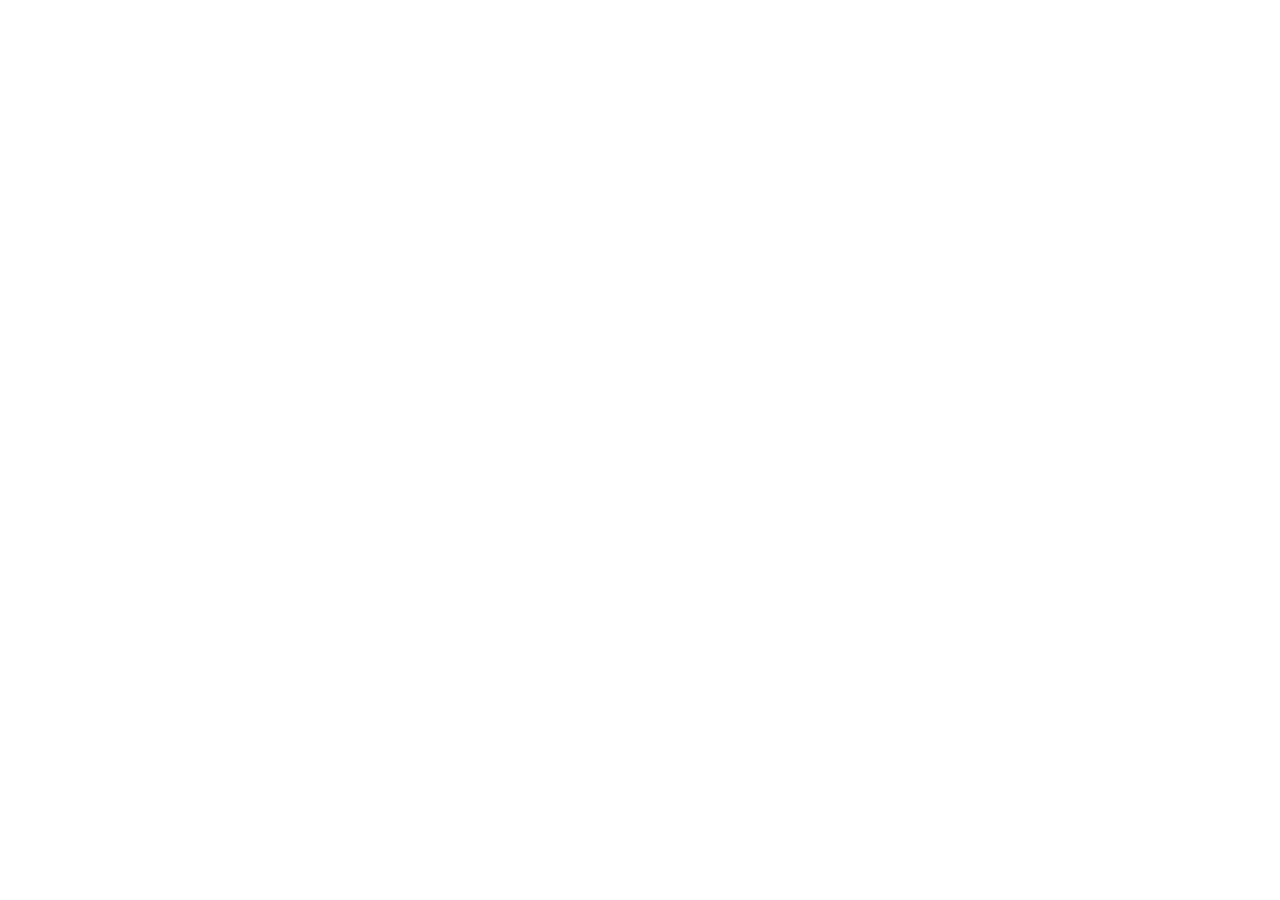
==== lessons/0001-rag-pipeline-overview.html @ 25b6813b "Add lessons\0001-rag-pipeline-overview.html" ====
<!DOCTYPE html>
<html lang="zh-CN">
<head>
<meta charset="UTF-8">
<meta name="viewport" content="width=device-width, initial-scale=1.0">
<title>Lesson 1 路 RAG 鍏ㄦ祦绋嬫瑙?/title>
<link rel="stylesheet" href="../assets/style.css">
</head>
<body>

<h1>RAG 鍏ㄦ祦绋嬫瑙?/h1>
<p class="meta" style="font-family:var(--sans);color:var(--muted);font-size:0.9rem;">绗竴璇?路 鏁欏瀵硅薄锛?code>rag-chatbot-fork</code></p>

<nav class="toc">
  <strong>鐩綍</strong>
  <ul>
    <li><a href="#big-picture">澶у浘鏅細涓€涓?RAG 绯荤粺鍦ㄥ仛浠€涔?/a></li>
    <li><a href="#two-pipelines">涓ゆ潯娴佹按绾匡細鎽勫叆 vs 鏌ヨ</a></li>
    <li><a href="#map">浠ｇ爜鍦板浘锛氭枃浠?鈫?闃舵</a></li>
    <li><a href="#quiz">娴嬮獙</a></li>
  </ul>
</nav>

<h2 id="big-picture">澶у浘鏅細涓€涓?RAG 绯荤粺鍦ㄥ仛浠€涔?/h2>

<p>浣犲凡缁忕煡閬?RAG = <strong>Retrieval-Augmented Generation</strong>锛堟绱㈠寮虹敓鎴愶級銆傝繖涓粨搴撴槸涓€涓叿浣撶殑銆佽兘璺戠殑瀹炵幇銆傚湪鐪嬩唬鐮佷箣鍓嶏紝鍏堟妸"瀹冨埌搴曞湪瑙ｅ喅浠€涔堥棶棰?鎯虫竻妤氾細</p>

<div class="callout"><strong>鏍稿績闂</strong>
澶фā鍨嬶紙LLM锛夌殑"鐭ヨ瘑"鏄缁冩椂瀹氭鐨勩€傚鏋滀綘鐨勫崥瀹?鏂囨。鏄鏈夌殑銆佹洿鏂板緢蹇殑锛孡LM 鏍规湰涓嶇煡閬撳畠浠€?RAG 鐨勬€濊矾锛?em>姣忔鎻愰棶鏃讹紝鍏堝埌浣犵殑鐭ヨ瘑搴撻噷妫€绱㈢浉鍏冲唴瀹癸紝鎶婃绱㈠埌鐨勬枃鏈?濉炶繘"鎻愮ず璇嶉噷锛屽啀璁?LLM 鍩轰簬杩欎簺鏂囨湰鍥炵瓟銆?/em> 杩欐牱 LLM 鏃犻渶閲嶆柊璁粌锛屽氨鑳藉洖绛斾綘绉佹湁鐭ヨ瘑搴撻噷鐨勯棶棰橈紝鑰屼笖鑳界粰鍑哄嚭澶勩€?/div>

<p>杩欎釜浠撳簱鐨勭煡璇嗗簱鏄竴鍫?<strong>Markdown 鏂囩珷</strong>锛圚ugo 鍗氬鐨?<code>content/</code> 鐩綍锛夈€傛暣涓郴缁熻鍥炵瓟鐨勯棶棰樻槸锛?/p>

<blockquote style="border-left:4px solid var(--accent);margin:1em 0;padding-left:1em;">
  鐢ㄦ埛闂細"鏈嶅姟缃戞牸鐨?sidecar 鏄粈涔堬紵" 鈥斺€?鏈哄櫒浜哄繀椤讳粠杩欎簺 Markdown 鏂囩珷閲屾壘鍒扮浉鍏冲唴瀹癸紝鍩轰簬瀹冧綔绛旓紝骞跺垪鍑哄弬鑰冩潵婧愩€?</blockquote>

<h2 id="two-pipelines">涓ゆ潯娴佹按绾匡細鎽勫叆 vs 鏌ヨ</h2>

<p>RAG 绯荤粺澶╃劧鍒嗘垚 <strong>绂荤嚎</strong> 鍜?<strong>鍦ㄧ嚎</strong> 涓ゆ潯娴佹按绾匡紝鍒贩鍦ㄤ竴璧凤細</p>

<div class="diagram">鈹屸攢鈹€鈹€鈹€鈹€鈹€鈹€鈹€鈹€鈹€鈹€鈹€鈹€鈹€鈹€鈹€鈹€鈹€鈹€鈹€鈹€鈹€鈹€鈹€鈹€鈹€鈹€ 绂荤嚎 路 鎽勫叆锛坕ngestion锛?鈹€鈹€鈹€鈹€鈹€鈹€鈹€鈹€鈹€鈹€鈹€鈹€鈹€鈹€鈹€鈹€鈹€鈹€鈹€鈹€鈹€鈹€鈹€鈹€鈹€鈹€鈹€鈹?鈹?                                                                               鈹?鈹? content/*.md 鈹€鈹€鈻?鎻愬彇绾枃鏈?鈹€鈹€鈻?鍒囧垎鎴?chunk 鈹€鈹€鈻?姣忎釜 chunk 鍚戦噺鍖?鈹€鈹€鈻?鍐欏叆鍚戦噺搴?鈹?鈹?  (Markdown)    (markdownToPlain) (chunkText)      (embedding)    (Vectorize)  鈹?鈹?                                                                               鈹?鈹斺攢鈹€鈹€鈹€鈹€鈹€鈹€鈹€鈹€鈹€鈹€鈹€鈹€鈹€鈹€鈹€鈹€鈹€鈹€鈹€鈹€鈹€鈹€鈹€鈹€鈹€鈹€鈹€鈹€鈹€鈹€鈹€鈹€鈹€鈹€鈹€鈹€鈹€鈹€鈹€鈹€鈹€鈹€鈹€鈹€鈹€鈹€鈹€鈹€鈹€鈹€鈹€鈹€鈹€鈹€鈹€鈹€鈹€鈹€鈹€鈹€鈹€鈹€鈹€鈹€鈹€鈹€鈹€鈹€鈹€鈹€鈹€鈹€鈹€鈹€鈹€鈹€鈹€鈹€鈹€鈹?
鈹屸攢鈹€鈹€鈹€鈹€鈹€鈹€鈹€鈹€鈹€鈹€鈹€鈹€鈹€鈹€鈹€鈹€鈹€鈹€鈹€鈹€鈹€鈹€鈹€鈹€鈹€鈹€ 鍦ㄧ嚎 路 鏌ヨ锛坬uery / chat锛?鈹€鈹€鈹€鈹€鈹€鈹€鈹€鈹€鈹€鈹€鈹€鈹€鈹€鈹€鈹€鈹€鈹€鈹€鈹€鈹€鈹€鈹€鈹€鈹€鈹€鈹?鈹?                                                                               鈹?鈹? 鐢ㄦ埛鎻愰棶 鈹€鈹€鈻?闂鍚戦噺鍖?鈹€鈹€鈻?鍚戦噺搴撴绱?topK 鈹€鈹€鈻?鎷艰繘鎻愮ず璇?鈹€鈹€鈻?LLM 鐢熸垚 鈹€鈹€鈻?鍥炵瓟+鏉ユ簮 鈹?鈹? "message"    (embedding)   (VECTORIZE.query)  (buildPrompt)   (llmGenerate)   鈹?鈹?                                                                               鈹?鈹斺攢鈹€鈹€鈹€鈹€鈹€鈹€鈹€鈹€鈹€鈹€鈹€鈹€鈹€鈹€鈹€鈹€鈹€鈹€鈹€鈹€鈹€鈹€鈹€鈹€鈹€鈹€鈹€鈹€鈹€鈹€鈹€鈹€鈹€鈹€鈹€鈹€鈹€鈹€鈹€鈹€鈹€鈹€鈹€鈹€鈹€鈹€鈹€鈹€鈹€鈹€鈹€鈹€鈹€鈹€鈹€鈹€鈹€鈹€鈹€鈹€鈹€鈹€鈹€鈹€鈹€鈹€鈹€鈹€鈹€鈹€鈹€鈹€鈹€鈹€鈹€鈹€鈹€鈹€鈹€鈹?/div>

<p>鍏抽敭璁よ瘑锛?strong>鎽勫叆鍙仛涓€娆?瀹氭湡鍋氾紝鏌ヨ姣忔璇锋眰閮藉仛</strong>銆傛憚鍏ユ參涓€鐐规棤鎵€璋擄紙瀹冧笉闃诲鐢ㄦ埛锛夛紝鏌ヨ蹇呴』蹇紙鐢ㄦ埛鍦ㄧ瓑锛夈€傝繖涔熸槸涓轰粈涔堜粨搴撻噷 `ingest` 鑴氭湰涓撻棬鍋氫簡澶ч噺骞跺彂浼樺寲锛岃€?`/chat` 澶勭悊瑕佽交閲忋€?/p>

<div class="callout--tip callout"><strong>涓轰粈涔堟槸"鍚戦噺"锛?/strong>
璁＄畻鏈烘病娉曠洿鎺ュ垽鏂?鏈嶅姟缃戞牸鐨?sidecar"鍜屽摢绡囨枃绔?鐩稿叧"銆俥mbedding 妯″瀷鎶婁竴娈垫枃瀛楀彉鎴愪竴涓珮缁村悜閲忥紙杩欎釜浠撳簱閲屾槸 768 鎴?1024 缁寸殑鏁板瓧鏁扮粍锛夛紝
璇箟鐩歌繎鐨勬枃瀛楋紝鍏跺悜閲忓湪绌洪棿閲屼篃鐩歌繎銆備簬鏄?鐩稿叧"琚炕璇戞垚浜?鍚戦噺璺濈杩?锛屽彲浠ョ敤鏁板锛堜綑寮︾浉浼煎害锛夋潵妫€绱€?浣犲凡鏈夎繖涓蹇碉紝杩欓噷鍙彁閱掞細<em>妫€绱㈠拰鍥炵瓟鐢ㄧ殑鏄悓涓€涓悜閲忕┖闂达紝鍙槸瑙掕壊涓嶅悓銆?/em></div>

<h2 id="map">浠ｇ爜鍦板浘锛氭枃浠?鈫?闃舵</h2>

<p>鏁翠釜浠撳簱寰堝皬锛岀粨鏋勯潪甯告竻鏅般€傝浣忚繖寮犲湴鍥撅紝鍚庨潰涓よ妭璇惧氨鏄€愬眰娣卞叆锛?/p>

<table style="width:100%;border-collapse:collapse;font-family:var(--sans);font-size:0.92rem;">
  <tr style="border-bottom:2px solid var(--ink);"><th style="text-align:left;padding:0.4em;">鏂囦欢</th><th style="text-align:left;padding:0.4em;">灞炰簬鍝潯绾?/th><th style="text-align:left;padding:0.4em;">璐熻矗浠€涔?/th></tr>
  <tr style="border-bottom:1px solid var(--rule);"><td style="padding:0.4em;"><code>src/worker.ts</code></td><td>鏌ヨ绾垮叆鍙?/td><td>鏁翠釜 Worker锛屾墍鏈?HTTP 璺敱锛?chat銆?admin/*銆?widget.js锛?/td></tr>
  <tr style="border-bottom:1px solid var(--rule);"><td style="padding:0.4em;"><code>src/providers/embeddings.ts</code></td><td>涓ゆ潯绾垮叡鐢?/td><td>鎶婃枃瀛楀彉鍚戦噺鐨?embedder"锛屾敮鎸?Gemini / Qwen</td></tr>
  <tr style="border-bottom:1px solid var(--rule);"><td style="padding:0.4em;"><code>src/providers/llm.ts</code></td><td>鏌ヨ绾?/td><td>璋?LLM 鐢熸垚鍥炵瓟锛屽悓鏍锋敮鎸?Gemini / Qwen</td></tr>
  <tr style="border-bottom:1px solid var(--rule);"><td style="padding:0.4em;"><code>src/rag/chunk.ts</code></td><td>鎽勫叆绾?/td><td>鎶婇暱鏂囨湰鍒囨垚涓€鑺傝妭 chunk锛堜腑鏂囧弸濂斤級</td></tr>
  <tr style="border-bottom:1px solid var(--rule);"><td style="padding:0.4em;"><code>src/rag/retriever.ts</code></td><td>鏌ヨ绾?/td><td>鍚戦噺妫€绱?+ 璇█杩囨护 + 缁勮涓婁笅鏂?鏉ユ簮</td></tr>
  <tr style="border-bottom:1px solid var(--rule);"><td style="padding:0.4em;"><code>src/rag/prompt.ts</code></td><td>鏌ヨ绾?/td><td>鎶婇棶棰?妫€绱㈢粨鏋?鍘嗗彶鎷兼垚缁?LLM 鐨勬彁绀鸿瘝</td></tr>
  <tr style="border-bottom:1px solid var(--rule);"><td style="padding:0.4em;"><code>src/utils/md.ts</code></td><td>鎽勫叆绾?/td><td>Markdown 鈫?绾枃鏈?/td></tr>
  <tr style="border-bottom:1px solid var(--rule);"><td style="padding:0.4em;"><code>src/utils/schema.ts</code></td><td>鍏叡</td><td>绫诲瀷瀹氫箟锛欵nv锛堢幆澧冨彉閲忥級銆乂ectorize 鎺ュ彛</td></tr>
  <tr style="border-bottom:1px solid var(--rule);"><td style="padding:0.4em;"><code>scripts/ingest.ts</code></td><td>鎽勫叆绾匡紙鏈湴鑴氭湰锛?/td><td>鎵?Markdown 鈫?澶勭悊 鈫?鎵归噺涓婁紶鍒?Worker</td></tr>
  <tr><td style="padding:0.4em;"><code>wrangler.toml</code></td><td>閮ㄧ讲閰嶇疆</td><td>Worker 鍚嶃€乂ECTORIZE 缁戝畾銆佹ā鍨?缁村害閰嶇疆</td></tr>
</table>

<div class="callout"><strong>涓€涓槗娣风偣锛歩ngest 鑴氭湰涓嶅湪 Worker 閲岃窇</strong>
鎽勫叆鑴氭湰锛坄scripts/ingest.ts`锛夋槸<em>鏈湴</em>璺戠殑鍛戒护琛屽伐鍏凤紙鐢?<code>tsx</code> 杩愯锛夈€傚畠鎶婂鐞嗗ソ鐨勫悜閲?<code>POST</code> 鍒板凡閮ㄧ讲 Worker 鐨?<code>/admin/upsert</code> 绔偣锛岀敱 Worker 鍐嶅啓鍏?Cloudflare Vectorize銆傝繖鏍疯璁℃槸涓轰簡璁╂憚鍏ヤ换鍔′笉鍗犵敤 Worker 鐨勮繍琛屾椂闀块厤棰濄€?/div>

<h2 id="quiz">娴嬮獙</h2>

<div class="quiz" id="quiz1">
<h3>娴嬮獙 路 RAG 鍏ㄦ祦绋嬫瑙?/h3>
<p style="font-size:0.85rem;color:var(--muted);">姣忛鐐归€夌瓟妗堬紝浼氱珛鍒诲憡璇変綘瀵归敊骞剁粰鍑鸿В閲娿€?/p>

<div class="q">1. 鍦ㄦ憚鍏ユ祦姘寸嚎涓紝涓嬮潰鍝竴姝ョ殑姝ｇ‘椤哄簭鏄紵</div>
<div class="options">
  <button class="opt" data-correct="true" data-explain="鎽勫叆椤哄簭鍥哄畾涓猴細Markdown鈫掔函鏂囨湰鈫掑垏鍒嗏啋鍚戦噺鍖栤啋鍐欏叆绱㈠紩銆?>绾枃鏈彁鍙?鈫?鍒囧垎 鈫?鍚戦噺鍖?鈫?鍐欏叆</button>
  <button class="opt" data-correct="false" data-explain="鍏堟彁鍙栫函鏂囨湰鍐嶅垏鍒嗭紝鍒囧垎鍓嶄笉鍙兘鍚戦噺鍖栵紝椤哄簭閿欎簡銆?>鍚戦噺鍖?鈫?绾枃鏈彁鍙?鈫?鍒囧垎 鈫?鍐欏叆</button>
  <button class="opt" data-correct="false" data-explain="鍐欏叆绱㈠紩鍙戠敓鍦ㄥ悜閲忓寲涔嬪悗锛屾槸鏈€鍚庝竴姝ワ紝涓嶆槸绗竴姝ャ€?>鍐欏叆绱㈠紩 鈫?鍚戦噺鍖?鈫?鍒囧垎 鈫?绾枃鏈?/button>
  <button class="opt" data-correct="false" data-explain="鍐欏叆鏄粓鐐癸紝鍒囧垎鍦ㄥ悜閲忓寲涔嬪墠銆?>鍒囧垎 鈫?鍐欏叆 鈫?鍚戦噺鍖?鈫?绾枃鏈?/button>
</div>
<div class="feedback"><span class="verdict"></span><span class="detail"></span></div>

<div class="q">2. 涓轰粈涔堟憚鍏ヨ剼鏈鍋氬ぇ閲忓苟鍙戜紭鍖栵紝鑰?/chat 涓嶈繖涔堝仛锛?/div>
<div class="options">
  <button class="opt" data-correct="false" data-explain="鎽勫叆纭疄绂荤嚎銆佸彲浠ユ參锛屼絾骞跺彂浼樺寲鍙︽湁鍘熷洜锛氭憚鍏ヨ澶勭悊鎴愮櫨涓婂崈鏂囦欢锛屽悶鍚愪紭鍏堛€?>鍥犱负鎽勫叆涓嶈兘骞跺彂锛屽彧鑳戒覆琛?/button>
  <button class="opt" data-correct="true" data-explain="鎽勫叆绂荤嚎璺戙€佽澶勭悊娴烽噺鏂囦欢锛屾墍浠ヨ拷姹傚悶鍚愶紱/chat 鏄敤鎴峰湪绾跨瓑寰呯殑锛岃杞婚噺蹇€熴€?>鎽勫叆绂荤嚎涓旈噺澶э紝鏌ヨ瑕佸嵆鏃跺搷搴?/button>
  <button class="opt" data-correct="false" data-explain="鎭版伆鐩稿弽锛?chat 姣忔璇锋眰閮借鍋氭绱?鐢熸垚锛屾憚鍏ユ槸鎵归噺鐨勩€?>鏌ヨ閲忔瘮鎽勫叆閲忓ぇ寰楀锛屾墠璇ュ苟鍙?/button>
  <button class="opt" data-correct="false" data-explain="涓ゅ浠ｇ爜纭疄閮借皟浜?embedding锛屼絾杩欎笉鏄苟鍙戝彇鑸嶇殑鍘熷洜銆?>涓よ竟閮借皟 embedding锛屾墍浠ラ兘瑕佸苟鍙?/button>
</div>
<div class="feedback"><span class="verdict"></span><span class="detail"></span></div>

<div class="q">3. 鍏充簬 /admin/upsert 鍜?Vectorize锛屾纭殑鏄紵</div>
<div class="options">
  <button class="opt" data-correct="false" data-explain="鍙嶄簡锛氭湰鍦?ingest 鑴氭湰 POST 缁?Worker锛學orker 鍐嶅啓 Vectorize銆?>Vectorize 鐩存帴璇绘湰鍦?Markdown 鏂囦欢</button>
  <button class="opt" data-correct="false" data-explain="upsert 鍦?Worker 鍐呮墽琛岋紝鑴氭湰鍙槸鎶婃暟鎹€佽繃鏉ャ€?>/admin/upsert 鐢辨祻瑙堝櫒鐩存帴璋冪敤</button>
  <button class="opt" data-correct="true" data-explain="ingest 鑴氭湰鎶婂悜閲?POST 鍒?/admin/upsert锛學orker 鏍￠獙鍚庤皟鐢?VECTORIZE.upsert 鍐欏叆銆?>鑴氭湰鎶婂悜閲忓彂缁?Worker锛學orker 鍐欏叆鍚戦噺搴?/button>
  <button class="opt" data-correct="false" data-explain="鍚戦噺涓嶅湪 /chat 鏃剁敓鎴愶紝鑰屾槸鎽勫叆闃舵灏辩敓鎴愬ソ浜嗗瓨璧锋潵銆?>鍚戦噺鍦ㄦ瘡娆?/chat 璇锋眰鏃舵墠閲嶆柊鐢熸垚</button>
</div>
<div class="feedback"><span class="verdict"></span><span class="detail"></span></div>

<div class="q">4. 鐢ㄦ埛鎻愰棶鏃讹紝涓嬮潰鍝竴椤规槸 /chat 鐪熸浼氬仛鐨勪簨锛?/div>
<div class="options">
  <button class="opt" data-correct="false" data-explain="妫€绱㈠彂鐢熷湪鐢熸垚涔嬪墠锛屾潵婧愭槸妫€绱㈢殑鍓骇鍝併€?>鍏堣 LLM 鍥炵瓟锛屽啀鍥炲ご鎵炬潵婧?/button>
  <button class="opt" data-correct="false" data-explain="鎽勫叆鎵嶆壂鎻?Markdown锛屾煡璇㈡椂鏁版嵁宸插悜閲忓寲鍏ュ簱銆?>鍏堟壂鎻忓叏閮?Markdown 鍐嶆壘绛旀</button>
  <button class="opt" data-correct="true" data-explain="闂鍚戦噺鍖栤啋鍚戦噺妫€绱?topK鈫掓嫾鎻愮ず璇嶁啋LLM 鐢熸垚锛屽叏绋嬩笉纰板師濮?Markdown銆?>闂鍚戦噺鍖栧悗妫€绱紝鍐嶆嫾鎻愮ず璇嶇敓鎴?/button>
  <button class="opt" data-correct="false" data-explain="姣忔璇锋眰鏃犻渶閲嶅缓绱㈠紩锛岀储寮曞湪鎽勫叆闃舵寤哄ソ銆?>姣忔璇锋眰閲嶆柊鍚戦噺鍖栨暣涓煡璇嗗簱</button>
</div>
<div class="feedback"><span class="verdict"></span><span class="detail"></span></div>

<div class="q">5. 涓嬪垪鍝釜鏂囦欢灞炰簬"鎽勫叆绾?鑰屼笉鏄?鏌ヨ绾?锛?/div>
<div class="options">
  <button class="opt" data-correct="false" data-explain="retriever 鍦?/chat 鏃舵绱紝灞炰簬鏌ヨ绾裤€?>src/rag/retriever.ts</button>
  <button class="opt" data-correct="true" data-explain="chunk.ts 鎶?Markdown 鍒囧潡锛屽彧鍦ㄦ憚鍏ユ椂浣跨敤锛屽睘浜庢憚鍏ョ嚎銆?>src/rag/chunk.ts</button>
  <button class="opt" data-correct="false" data-explain="prompt.ts 缁勮缁?LLM 鐨勬彁绀鸿瘝锛屽睘浜庢煡璇㈢嚎銆?>src/rag/prompt.ts</button>
  <button class="opt" data-correct="false" data-explain="llm.ts 鍦?/chat 鐢熸垚鍥炵瓟锛屽睘浜庢煡璇㈢嚎銆?>src/providers/llm.ts</button>
</div>
<div class="feedback"><span class="verdict"></span><span class="detail"></span></div>
</div>

<h3>鏈灏忕粨</h3>
<ul>
  <li>RAG = 鎻愰棶鏃跺厛妫€绱㈢鏈夌煡璇嗗簱锛屾妸鐩稿叧鍐呭濉炶繘鎻愮ず璇嶏紝鍐嶈 LLM 浣滅瓟</li>
  <li>绯荤粺鍒?<strong>绂荤嚎鎽勫叆</strong>锛圡arkdown鈫掓枃鏈啋chunk鈫掑悜閲忊啋鍏ュ簱锛夊拰 <strong>鍦ㄧ嚎鏌ヨ</strong>锛堥棶棰樷啋鍚戦噺鈫掓绱⑩啋鎻愮ず璇嶁啋鐢熸垚锛変袱鏉＄嚎</li>
  <li>鎽勫叆鎵归噺銆佺绾裤€佽拷姹傚悶鍚愶紱鏌ヨ鍗曟銆佸湪绾裤€佽拷姹傞€熷害</li>
  <li>鎽勫叆鑴氭湰閫氳繃 Worker 鐨?<code>/admin/upsert</code> 鍐欏悜閲忓簱锛屼笉鐩存帴璇?Markdown</li>
</ul>

<footer>
  <p><strong>鎺ㄨ崘闃呰锛?/strong><a href="https://blogs.nvidia.com/blog/what-is-retrieval-augmented-generation/">What Is Retrieval-Augmented Generation? (NVIDIA)</a> 鈥斺€?鎶?RAG 涓轰粈涔堝瓨鍦ㄣ€佹€庝箞宸ヤ綔璁插緱鏈€娓呮鐨勪竴绡囧叆闂ㄣ€?/p>
  <p><strong>缁х画瀛︿範锛?/strong>涓嬩竴璇?<a href="0002-ingestion-pipeline.html">鎽勫叆娴佹按绾匡細浠?Markdown 鍒板悜閲忓簱</a>锛涙湳璇 <a href="../reference/001-rag-glossary.html">RAG 閫熸煡琛?/a>銆?/p>
  <p>鏈変换浣曚笉娓呮鐨勫湴鏂癸紝闅忔椂闂綘鐨?AI 鑰佸笀 鈥斺€?瀹冨氨鏄繖涓」鐩唬鐮佺殑娲诲湴鍥俱€?/p>
</footer>

<script>
document.querySelectorAll('.quiz').forEach(quiz => {
  quiz.querySelectorAll('.q').forEach((qEl, idx) => {
    const options = qEl.nextElementSibling;
    if (!options || !options.classList.contains('options')) return;
    const feedback = options.nextElementSibling;
    const verdict = feedback.querySelector('.verdict');
    const detail = feedback.querySelector('.detail');
    options.querySelectorAll('.opt').forEach(opt => {
      opt.addEventListener('click', () => {
        options.querySelectorAll('.opt').forEach(o => { o.classList.remove('correct','wrong'); o.disabled = false; });
        const isCorrect = opt.dataset.correct === 'true';
        opt.classList.add(isCorrect ? 'correct' : 'wrong');
        opt.disabled = true;
        options.querySelectorAll('.opt').forEach(o => { if (o !== opt) o.disabled = true; });
        verdict.textContent = isCorrect ? '鉁?姝ｇ‘锛? : '鉂?涓嶅銆?;
        verdict.style.color = isCorrect ? '#166534' : '#b91c1c';
        detail.textContent = ' ' + opt.dataset.explain;
        feedback.classList.add('show');
      });
    });
  });
});
</script>

<script src="../assets/sidebar.js"></script>
</body>
</html>
---- assets/style.css ----
/* Shared lesson stylesheet for the RAG teaching workspace.
   Tufte-inspired: clean, readable, prints well. */

:root {
  --ink: #1a1a1a;
  --paper: #fffff8;
  --accent: #2563eb;
  --accent-soft: #dbeafe;
  --muted: #6b7280;
  --rule: #e5e7eb;
  --code-bg: #f6f8fa;
  --quiz-bg: #f0fdf4;
  --quiz-border: #86efac;
  --callout-bg: #fffbeb;
  --callout-border: #fcd34d;
  --serif: "Georgia", "Times New Roman", "Songti SC", "Noto Serif SC", serif;
  --sans: -apple-system, BlinkMacSystemFont, "Segoe UI", "PingFang SC", "Microsoft YaHei", sans-serif;
  --mono: "SF Mono", "Cascadia Code", Consolas, "Menlo", monospace;
}

* { box-sizing: border-box; }

html { scroll-behavior: smooth; }

body {
  margin: 0 auto;
  max-width: 46rem;
  padding: 2.5rem 1.5rem 4rem;
  font-family: var(--serif);
  font-size: 17px;
  line-height: 1.7;
  color: var(--ink);
  background: var(--paper);
  text-rendering: optimizeLegibility;
}

@media (max-width: 600px) {
  body { padding: 1.25rem 1rem 3rem; font-size: 16px; }
}

h1, h2, h3, h4 {
  font-family: var(--sans);
  line-height: 1.25;
  margin-top: 2.2em;
  margin-bottom: 0.5em;
  font-weight: 700;
}

h1 {
  font-size: 2rem;
  margin-top: 0;
  padding-bottom: 0.4em;
  border-bottom: 3px solid var(--ink);
}

h2 {
  font-size: 1.4rem;
  border-bottom: 1px solid var(--rule);
  padding-bottom: 0.25em;
}

h3 { font-size: 1.12rem; }

p { margin: 0.8em 0; }

a { color: var(--accent); text-decoration: none; }
a:hover { text-decoration: underline; }

ul, ol { padding-left: 1.4em; }
li { margin: 0.35em 0; }

code {
  font-family: var(--mono);
  font-size: 0.88em;
  background: var(--code-bg);
  padding: 0.1em 0.35em;
  border-radius: 4px;
}

pre {
  font-family: var(--mono);
  font-size: 0.82rem;
  line-height: 1.55;
  background: var(--code-bg);
  border: 1px solid var(--rule);
  border-radius: 8px;
  padding: 1em 1.2em;
  overflow-x: auto;
  white-space: pre;
}

pre code { background: none; padding: 0; }

/* Table of contents */
.toc {
  font-family: var(--sans);
  font-size: 0.92rem;
  background: var(--code-bg);
  border: 1px solid var(--rule);
  border-radius: 8px;
  padding: 1rem 1.4rem;
  margin: 1.5em 0;
}
.toc ul { margin: 0.3em 0; }

/* Callouts */
.callout {
  font-family: var(--sans);
  font-size: 0.95rem;
  background: var(--callout-bg);
  border-left: 4px solid var(--callout-border);
  padding: 0.8rem 1.1rem;
  border-radius: 0 8px 8px 0;
  margin: 1.2em 0;
}
.callout strong:first-child { color: #b45309; }

.callout--tip { background: #ecfeff; border-left-color: #22d3ee; }
.callout--tip strong:first-child { color: #0e7490; }

/* Diagrams (HTML-based, per skill instructions) */
.diagram {
  font-family: var(--mono);
  font-size: 0.78rem;
  background: #f8fafc;
  border: 1px solid var(--rule);
  border-radius: 8px;
  padding: 1em 1.2em;
  overflow-x: auto;
  line-height: 1.7;
  white-space: pre;
}

/* Quiz */
.quiz {
  font-family: var(--sans);
  background: var(--quiz-bg);
  border: 1px solid var(--quiz-border);
  border-radius: 10px;
  padding: 1.2rem 1.4rem;
  margin: 1.6em 0;
}
.quiz h3 {
  margin-top: 0;
  font-size: 1rem;
  color: #166534;
}
.quiz .q {
  margin: 1em 0;
  font-size: 0.96rem;
  font-weight: 600;
}
.quiz .options { display: grid; gap: 0.5em; margin: 0.5em 0; }
.quiz button.opt {
  text-align: left;
  font-family: var(--sans);
  font-size: 0.92rem;
  padding: 0.55em 0.9em;
  border: 1px solid var(--rule);
  border-radius: 8px;
  background: #fff;
  cursor: pointer;
  transition: background 0.15s, border-color 0.15s;
}
.quiz button.opt:hover { border-color: var(--accent); }
.quiz button.opt.correct {
  background: #dcfce7;
  border-color: #22c55e;
  color: #14532d;
}
.quiz button.opt.wrong {
  background: #fee2e2;
  border-color: #ef4444;
  color: #7f1d1d;
}
.quiz .feedback {
  margin-top: 0.5em;
  font-size: 0.9rem;
  color: #374151;
  display: none;
}
.quiz .feedback.show { display: block; }
.quiz .feedback .verdict { font-weight: 700; }

/* Footer */
footer {
  margin-top: 3em;
  padding-top: 1em;
  border-top: 1px solid var(--rule);
  font-family: var(--sans);
  font-size: 0.85rem;
  color: var(--muted);
}

/* ============ Sidebar ============ */
.sidebar {
  position: fixed;
  top: 0;
  left: 0;
  width: 232px;
  height: 100vh;
  height: 100dvh;
  background: #f8fafc;
  border-right: 1px solid var(--rule);
  padding: 1.3rem 0.9rem;
  font-family: var(--sans);
  overflow-y: auto;
  z-index: 1000;
}
.sidebar .brand { font-weight: 700; font-size: 1.02rem; margin-bottom: 0.15rem; }
.sidebar .sub { font-size: 0.78rem; color: var(--muted); margin-bottom: 0.9rem; }
.sidebar .progress-bar {
  height: 7px;
  background: var(--rule);
  border-radius: 4px;
  overflow: hidden;
  margin-bottom: 0.3rem;
}
.sidebar .progress-bar .fill {
  height: 100%;
  background: linear-gradient(90deg, var(--accent), #7c3aed);
  transition: width 0.3s;
}
.sidebar .progress-label { font-size: 0.78rem; color: var(--muted); margin-bottom: 0.8rem; }
.sidebar a.item {
  display: flex;
  align-items: center;
  gap: 0.55rem;
  padding: 0.55em 0.7em;
  border-radius: 8px;
  color: var(--ink);
  text-decoration: none;
  font-size: 0.88rem;
  margin-bottom: 0.3rem;
  border: 1px solid transparent;
}
.sidebar a.item:hover { background: #eef2ff; text-decoration: none; }
.sidebar a.item.active {
  background: var(--accent-soft);
  border-color: var(--accent);
  font-weight: 600;
}
.sidebar a.item .tag {
  font-size: 0.72rem;
  font-weight: 700;
  color: #fff;
  background: var(--accent);
  border-radius: 999px;
  width: 1.45rem;
  height: 1.45rem;
  display: inline-flex;
  align-items: center;
  justify-content: center;
  flex-shrink: 0;
}
.sidebar a.item .tag.ref { background: #7c3aed; }
.sidebar a.item .lbl { flex: 1; }
.sidebar a.item .check { margin-left: auto; color: #16a34a; font-weight: 700; }

body.has-sidebar { margin-left: 232px; }

@media (max-width: 900px) {
  .sidebar {
    position: static;
    width: 100%;
    height: auto;
    border-right: none;
    border-bottom: 1px solid var(--rule);
    padding: 0.8rem 1rem;
  }
  .sidebar .progress-label, .sidebar .progress-bar { display: inline-block; margin-right: 0.6rem; }
  .sidebar a.item { display: inline-flex; margin-right: 0.3rem; }
  body.has-sidebar { margin-left: 0; }
}

@media print {
  body { max-width: 100%; font-size: 12pt; }
  pre { white-space: pre-wrap; }
  .sidebar { display: none; }
  body.has-sidebar { margin-left: 0; }
}
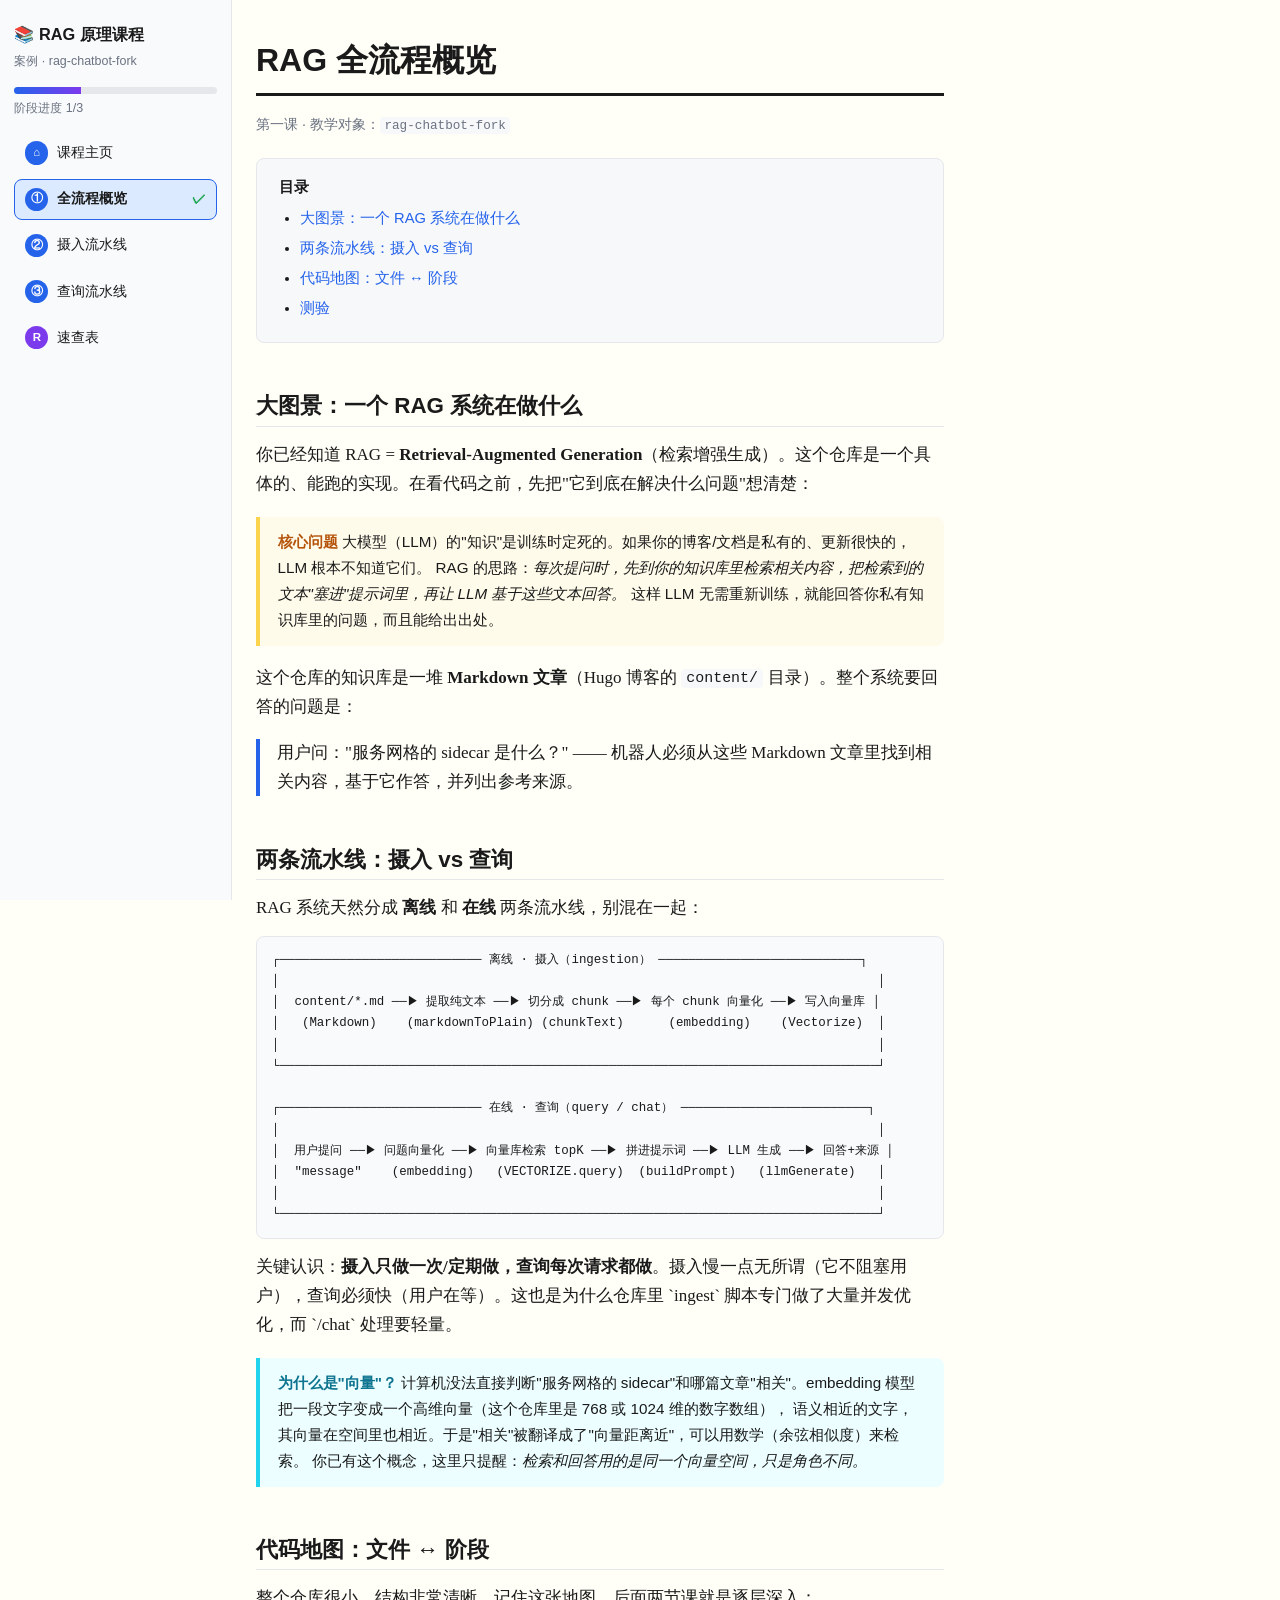
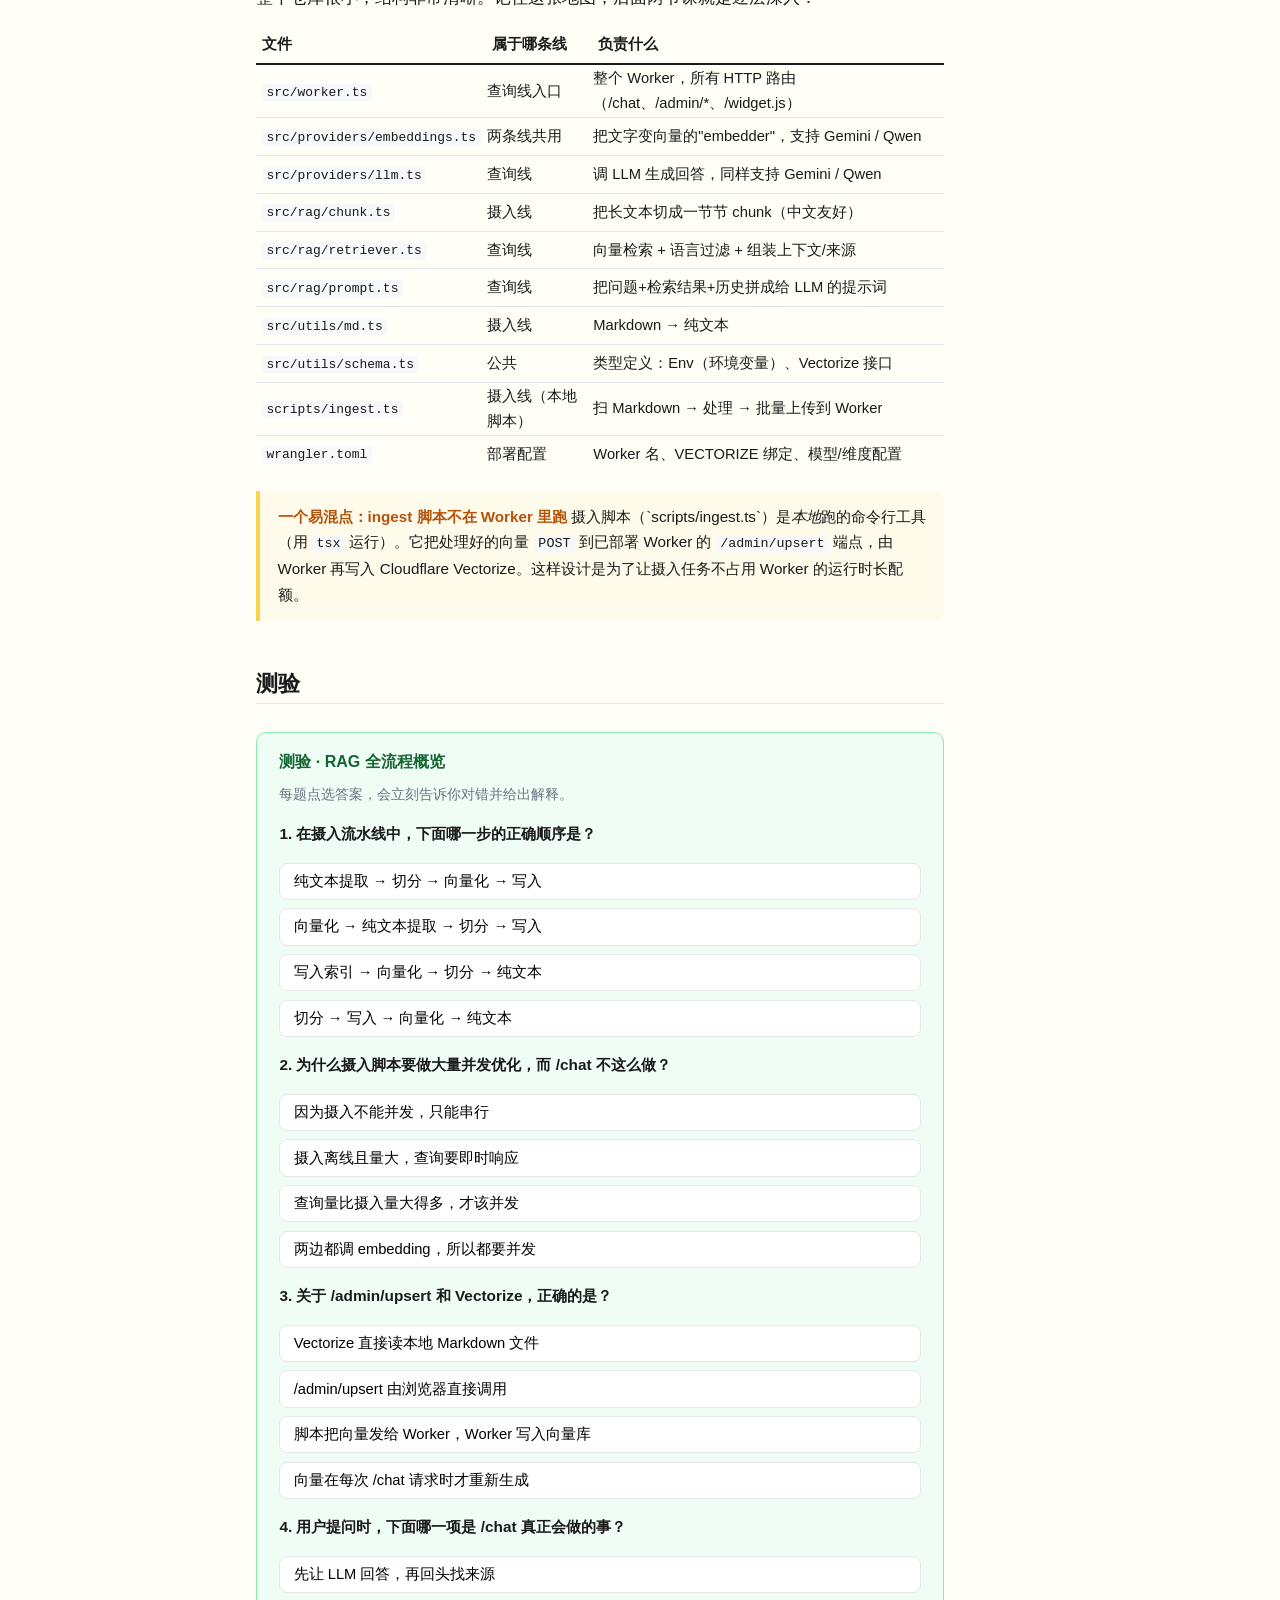
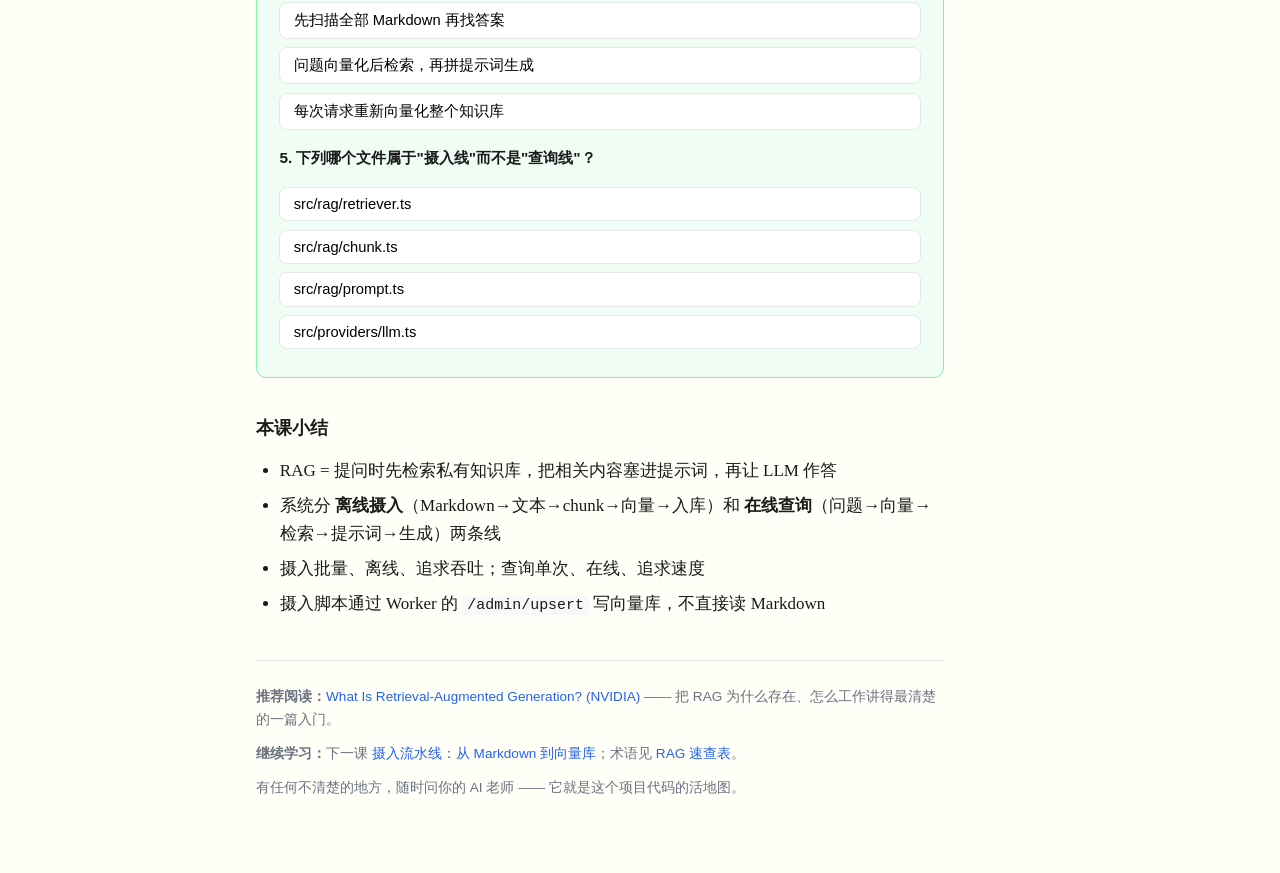
==== commit fc4e400f: "Fix encoding: lessons/0001-rag-pipeline-overview.html" ====
--- a/lessons/0001-rag-pipeline-overview.html
+++ b/lessons/0001-rag-pipeline-overview.html
@@ -3,134 +3,149 @@
 <head>
 <meta charset="UTF-8">
 <meta name="viewport" content="width=device-width, initial-scale=1.0">
-<title>Lesson 1 路 RAG 鍏ㄦ祦绋嬫瑙?/title>
+<title>Lesson 1 · RAG 全流程概览</title>
 <link rel="stylesheet" href="../assets/style.css">
 </head>
 <body>
 
-<h1>RAG 鍏ㄦ祦绋嬫瑙?/h1>
-<p class="meta" style="font-family:var(--sans);color:var(--muted);font-size:0.9rem;">绗竴璇?路 鏁欏瀵硅薄锛?code>rag-chatbot-fork</code></p>
+<h1>RAG 全流程概览</h1>
+<p class="meta" style="font-family:var(--sans);color:var(--muted);font-size:0.9rem;">第一课 · 教学对象：<code>rag-chatbot-fork</code></p>
 
 <nav class="toc">
-  <strong>鐩綍</strong>
+  <strong>目录</strong>
   <ul>
-    <li><a href="#big-picture">澶у浘鏅細涓€涓?RAG 绯荤粺鍦ㄥ仛浠€涔?/a></li>
-    <li><a href="#two-pipelines">涓ゆ潯娴佹按绾匡細鎽勫叆 vs 鏌ヨ</a></li>
-    <li><a href="#map">浠ｇ爜鍦板浘锛氭枃浠?鈫?闃舵</a></li>
-    <li><a href="#quiz">娴嬮獙</a></li>
+    <li><a href="#big-picture">大图景：一个 RAG 系统在做什么</a></li>
+    <li><a href="#two-pipelines">两条流水线：摄入 vs 查询</a></li>
+    <li><a href="#map">代码地图：文件 ↔ 阶段</a></li>
+    <li><a href="#quiz">测验</a></li>
   </ul>
 </nav>
 
-<h2 id="big-picture">澶у浘鏅細涓€涓?RAG 绯荤粺鍦ㄥ仛浠€涔?/h2>
+<h2 id="big-picture">大图景：一个 RAG 系统在做什么</h2>
 
-<p>浣犲凡缁忕煡閬?RAG = <strong>Retrieval-Augmented Generation</strong>锛堟绱㈠寮虹敓鎴愶級銆傝繖涓粨搴撴槸涓€涓叿浣撶殑銆佽兘璺戠殑瀹炵幇銆傚湪鐪嬩唬鐮佷箣鍓嶏紝鍏堟妸"瀹冨埌搴曞湪瑙ｅ喅浠€涔堥棶棰?鎯虫竻妤氾細</p>
+<p>你已经知道 RAG = <strong>Retrieval-Augmented Generation</strong>（检索增强生成）。这个仓库是一个具体的、能跑的实现。在看代码之前，先把"它到底在解决什么问题"想清楚：</p>
 
-<div class="callout"><strong>鏍稿績闂</strong>
-澶фā鍨嬶紙LLM锛夌殑"鐭ヨ瘑"鏄缁冩椂瀹氭鐨勩€傚鏋滀綘鐨勫崥瀹?鏂囨。鏄鏈夌殑銆佹洿鏂板緢蹇殑锛孡LM 鏍规湰涓嶇煡閬撳畠浠€?RAG 鐨勬€濊矾锛?em>姣忔鎻愰棶鏃讹紝鍏堝埌浣犵殑鐭ヨ瘑搴撻噷妫€绱㈢浉鍏冲唴瀹癸紝鎶婃绱㈠埌鐨勬枃鏈?濉炶繘"鎻愮ず璇嶉噷锛屽啀璁?LLM 鍩轰簬杩欎簺鏂囨湰鍥炵瓟銆?/em> 杩欐牱 LLM 鏃犻渶閲嶆柊璁粌锛屽氨鑳藉洖绛斾綘绉佹湁鐭ヨ瘑搴撻噷鐨勯棶棰橈紝鑰屼笖鑳界粰鍑哄嚭澶勩€?/div>
+<div class="callout"><strong>核心问题</strong>
+大模型（LLM）的"知识"是训练时定死的。如果你的博客/文档是私有的、更新很快的，LLM 根本不知道它们。
+RAG 的思路：<em>每次提问时，先到你的知识库里检索相关内容，把检索到的文本"塞进"提示词里，再让 LLM 基于这些文本回答。</em> 这样 LLM 无需重新训练，就能回答你私有知识库里的问题，而且能给出出处。</div>
 
-<p>杩欎釜浠撳簱鐨勭煡璇嗗簱鏄竴鍫?<strong>Markdown 鏂囩珷</strong>锛圚ugo 鍗氬鐨?<code>content/</code> 鐩綍锛夈€傛暣涓郴缁熻鍥炵瓟鐨勯棶棰樻槸锛?/p>
+<p>这个仓库的知识库是一堆 <strong>Markdown 文章</strong>（Hugo 博客的 <code>content/</code> 目录）。整个系统要回答的问题是：</p>
 
 <blockquote style="border-left:4px solid var(--accent);margin:1em 0;padding-left:1em;">
-  鐢ㄦ埛闂細"鏈嶅姟缃戞牸鐨?sidecar 鏄粈涔堬紵" 鈥斺€?鏈哄櫒浜哄繀椤讳粠杩欎簺 Markdown 鏂囩珷閲屾壘鍒扮浉鍏冲唴瀹癸紝鍩轰簬瀹冧綔绛旓紝骞跺垪鍑哄弬鑰冩潵婧愩€?</blockquote>
+  用户问："服务网格的 sidecar 是什么？" —— 机器人必须从这些 Markdown 文章里找到相关内容，基于它作答，并列出参考来源。
+</blockquote>
 
-<h2 id="two-pipelines">涓ゆ潯娴佹按绾匡細鎽勫叆 vs 鏌ヨ</h2>
+<h2 id="two-pipelines">两条流水线：摄入 vs 查询</h2>
 
-<p>RAG 绯荤粺澶╃劧鍒嗘垚 <strong>绂荤嚎</strong> 鍜?<strong>鍦ㄧ嚎</strong> 涓ゆ潯娴佹按绾匡紝鍒贩鍦ㄤ竴璧凤細</p>
+<p>RAG 系统天然分成 <strong>离线</strong> 和 <strong>在线</strong> 两条流水线，别混在一起：</p>
 
-<div class="diagram">鈹屸攢鈹€鈹€鈹€鈹€鈹€鈹€鈹€鈹€鈹€鈹€鈹€鈹€鈹€鈹€鈹€鈹€鈹€鈹€鈹€鈹€鈹€鈹€鈹€鈹€鈹€鈹€ 绂荤嚎 路 鎽勫叆锛坕ngestion锛?鈹€鈹€鈹€鈹€鈹€鈹€鈹€鈹€鈹€鈹€鈹€鈹€鈹€鈹€鈹€鈹€鈹€鈹€鈹€鈹€鈹€鈹€鈹€鈹€鈹€鈹€鈹€鈹?鈹?                                                                               鈹?鈹? content/*.md 鈹€鈹€鈻?鎻愬彇绾枃鏈?鈹€鈹€鈻?鍒囧垎鎴?chunk 鈹€鈹€鈻?姣忎釜 chunk 鍚戦噺鍖?鈹€鈹€鈻?鍐欏叆鍚戦噺搴?鈹?鈹?  (Markdown)    (markdownToPlain) (chunkText)      (embedding)    (Vectorize)  鈹?鈹?                                                                               鈹?鈹斺攢鈹€鈹€鈹€鈹€鈹€鈹€鈹€鈹€鈹€鈹€鈹€鈹€鈹€鈹€鈹€鈹€鈹€鈹€鈹€鈹€鈹€鈹€鈹€鈹€鈹€鈹€鈹€鈹€鈹€鈹€鈹€鈹€鈹€鈹€鈹€鈹€鈹€鈹€鈹€鈹€鈹€鈹€鈹€鈹€鈹€鈹€鈹€鈹€鈹€鈹€鈹€鈹€鈹€鈹€鈹€鈹€鈹€鈹€鈹€鈹€鈹€鈹€鈹€鈹€鈹€鈹€鈹€鈹€鈹€鈹€鈹€鈹€鈹€鈹€鈹€鈹€鈹€鈹€鈹€鈹?
-鈹屸攢鈹€鈹€鈹€鈹€鈹€鈹€鈹€鈹€鈹€鈹€鈹€鈹€鈹€鈹€鈹€鈹€鈹€鈹€鈹€鈹€鈹€鈹€鈹€鈹€鈹€鈹€ 鍦ㄧ嚎 路 鏌ヨ锛坬uery / chat锛?鈹€鈹€鈹€鈹€鈹€鈹€鈹€鈹€鈹€鈹€鈹€鈹€鈹€鈹€鈹€鈹€鈹€鈹€鈹€鈹€鈹€鈹€鈹€鈹€鈹€鈹?鈹?                                                                               鈹?鈹? 鐢ㄦ埛鎻愰棶 鈹€鈹€鈻?闂鍚戦噺鍖?鈹€鈹€鈻?鍚戦噺搴撴绱?topK 鈹€鈹€鈻?鎷艰繘鎻愮ず璇?鈹€鈹€鈻?LLM 鐢熸垚 鈹€鈹€鈻?鍥炵瓟+鏉ユ簮 鈹?鈹? "message"    (embedding)   (VECTORIZE.query)  (buildPrompt)   (llmGenerate)   鈹?鈹?                                                                               鈹?鈹斺攢鈹€鈹€鈹€鈹€鈹€鈹€鈹€鈹€鈹€鈹€鈹€鈹€鈹€鈹€鈹€鈹€鈹€鈹€鈹€鈹€鈹€鈹€鈹€鈹€鈹€鈹€鈹€鈹€鈹€鈹€鈹€鈹€鈹€鈹€鈹€鈹€鈹€鈹€鈹€鈹€鈹€鈹€鈹€鈹€鈹€鈹€鈹€鈹€鈹€鈹€鈹€鈹€鈹€鈹€鈹€鈹€鈹€鈹€鈹€鈹€鈹€鈹€鈹€鈹€鈹€鈹€鈹€鈹€鈹€鈹€鈹€鈹€鈹€鈹€鈹€鈹€鈹€鈹€鈹€鈹?/div>
+<div class="diagram">┌─────────────────────────── 离线 · 摄入（ingestion） ───────────────────────────┐
+│                                                                                │
+│  content/*.md ──▶ 提取纯文本 ──▶ 切分成 chunk ──▶ 每个 chunk 向量化 ──▶ 写入向量库 │
+│   (Markdown)    (markdownToPlain) (chunkText)      (embedding)    (Vectorize)  │
+│                                                                                │
+└────────────────────────────────────────────────────────────────────────────────┘
 
-<p>鍏抽敭璁よ瘑锛?strong>鎽勫叆鍙仛涓€娆?瀹氭湡鍋氾紝鏌ヨ姣忔璇锋眰閮藉仛</strong>銆傛憚鍏ユ參涓€鐐规棤鎵€璋擄紙瀹冧笉闃诲鐢ㄦ埛锛夛紝鏌ヨ蹇呴』蹇紙鐢ㄦ埛鍦ㄧ瓑锛夈€傝繖涔熸槸涓轰粈涔堜粨搴撻噷 `ingest` 鑴氭湰涓撻棬鍋氫簡澶ч噺骞跺彂浼樺寲锛岃€?`/chat` 澶勭悊瑕佽交閲忋€?/p>
+┌─────────────────────────── 在线 · 查询（query / chat） ─────────────────────────┐
+│                                                                                │
+│  用户提问 ──▶ 问题向量化 ──▶ 向量库检索 topK ──▶ 拼进提示词 ──▶ LLM 生成 ──▶ 回答+来源 │
+│  "message"    (embedding)   (VECTORIZE.query)  (buildPrompt)   (llmGenerate)   │
+│                                                                                │
+└────────────────────────────────────────────────────────────────────────────────┘</div>
 
-<div class="callout--tip callout"><strong>涓轰粈涔堟槸"鍚戦噺"锛?/strong>
-璁＄畻鏈烘病娉曠洿鎺ュ垽鏂?鏈嶅姟缃戞牸鐨?sidecar"鍜屽摢绡囨枃绔?鐩稿叧"銆俥mbedding 妯″瀷鎶婁竴娈垫枃瀛楀彉鎴愪竴涓珮缁村悜閲忥紙杩欎釜浠撳簱閲屾槸 768 鎴?1024 缁寸殑鏁板瓧鏁扮粍锛夛紝
-璇箟鐩歌繎鐨勬枃瀛楋紝鍏跺悜閲忓湪绌洪棿閲屼篃鐩歌繎銆備簬鏄?鐩稿叧"琚炕璇戞垚浜?鍚戦噺璺濈杩?锛屽彲浠ョ敤鏁板锛堜綑寮︾浉浼煎害锛夋潵妫€绱€?浣犲凡鏈夎繖涓蹇碉紝杩欓噷鍙彁閱掞細<em>妫€绱㈠拰鍥炵瓟鐢ㄧ殑鏄悓涓€涓悜閲忕┖闂达紝鍙槸瑙掕壊涓嶅悓銆?/em></div>
+<p>关键认识：<strong>摄入只做一次/定期做，查询每次请求都做</strong>。摄入慢一点无所谓（它不阻塞用户），查询必须快（用户在等）。这也是为什么仓库里 `ingest` 脚本专门做了大量并发优化，而 `/chat` 处理要轻量。</p>
 
-<h2 id="map">浠ｇ爜鍦板浘锛氭枃浠?鈫?闃舵</h2>
+<div class="callout--tip callout"><strong>为什么是"向量"？</strong>
+计算机没法直接判断"服务网格的 sidecar"和哪篇文章"相关"。embedding 模型把一段文字变成一个高维向量（这个仓库里是 768 或 1024 维的数字数组），
+语义相近的文字，其向量在空间里也相近。于是"相关"被翻译成了"向量距离近"，可以用数学（余弦相似度）来检索。
+你已有这个概念，这里只提醒：<em>检索和回答用的是同一个向量空间，只是角色不同。</em></div>
 
-<p>鏁翠釜浠撳簱寰堝皬锛岀粨鏋勯潪甯告竻鏅般€傝浣忚繖寮犲湴鍥撅紝鍚庨潰涓よ妭璇惧氨鏄€愬眰娣卞叆锛?/p>
+<h2 id="map">代码地图：文件 ↔ 阶段</h2>
+
+<p>整个仓库很小，结构非常清晰。记住这张地图，后面两节课就是逐层深入：</p>
 
 <table style="width:100%;border-collapse:collapse;font-family:var(--sans);font-size:0.92rem;">
-  <tr style="border-bottom:2px solid var(--ink);"><th style="text-align:left;padding:0.4em;">鏂囦欢</th><th style="text-align:left;padding:0.4em;">灞炰簬鍝潯绾?/th><th style="text-align:left;padding:0.4em;">璐熻矗浠€涔?/th></tr>
-  <tr style="border-bottom:1px solid var(--rule);"><td style="padding:0.4em;"><code>src/worker.ts</code></td><td>鏌ヨ绾垮叆鍙?/td><td>鏁翠釜 Worker锛屾墍鏈?HTTP 璺敱锛?chat銆?admin/*銆?widget.js锛?/td></tr>
-  <tr style="border-bottom:1px solid var(--rule);"><td style="padding:0.4em;"><code>src/providers/embeddings.ts</code></td><td>涓ゆ潯绾垮叡鐢?/td><td>鎶婃枃瀛楀彉鍚戦噺鐨?embedder"锛屾敮鎸?Gemini / Qwen</td></tr>
-  <tr style="border-bottom:1px solid var(--rule);"><td style="padding:0.4em;"><code>src/providers/llm.ts</code></td><td>鏌ヨ绾?/td><td>璋?LLM 鐢熸垚鍥炵瓟锛屽悓鏍锋敮鎸?Gemini / Qwen</td></tr>
-  <tr style="border-bottom:1px solid var(--rule);"><td style="padding:0.4em;"><code>src/rag/chunk.ts</code></td><td>鎽勫叆绾?/td><td>鎶婇暱鏂囨湰鍒囨垚涓€鑺傝妭 chunk锛堜腑鏂囧弸濂斤級</td></tr>
-  <tr style="border-bottom:1px solid var(--rule);"><td style="padding:0.4em;"><code>src/rag/retriever.ts</code></td><td>鏌ヨ绾?/td><td>鍚戦噺妫€绱?+ 璇█杩囨护 + 缁勮涓婁笅鏂?鏉ユ簮</td></tr>
-  <tr style="border-bottom:1px solid var(--rule);"><td style="padding:0.4em;"><code>src/rag/prompt.ts</code></td><td>鏌ヨ绾?/td><td>鎶婇棶棰?妫€绱㈢粨鏋?鍘嗗彶鎷兼垚缁?LLM 鐨勬彁绀鸿瘝</td></tr>
-  <tr style="border-bottom:1px solid var(--rule);"><td style="padding:0.4em;"><code>src/utils/md.ts</code></td><td>鎽勫叆绾?/td><td>Markdown 鈫?绾枃鏈?/td></tr>
-  <tr style="border-bottom:1px solid var(--rule);"><td style="padding:0.4em;"><code>src/utils/schema.ts</code></td><td>鍏叡</td><td>绫诲瀷瀹氫箟锛欵nv锛堢幆澧冨彉閲忥級銆乂ectorize 鎺ュ彛</td></tr>
-  <tr style="border-bottom:1px solid var(--rule);"><td style="padding:0.4em;"><code>scripts/ingest.ts</code></td><td>鎽勫叆绾匡紙鏈湴鑴氭湰锛?/td><td>鎵?Markdown 鈫?澶勭悊 鈫?鎵归噺涓婁紶鍒?Worker</td></tr>
-  <tr><td style="padding:0.4em;"><code>wrangler.toml</code></td><td>閮ㄧ讲閰嶇疆</td><td>Worker 鍚嶃€乂ECTORIZE 缁戝畾銆佹ā鍨?缁村害閰嶇疆</td></tr>
+  <tr style="border-bottom:2px solid var(--ink);"><th style="text-align:left;padding:0.4em;">文件</th><th style="text-align:left;padding:0.4em;">属于哪条线</th><th style="text-align:left;padding:0.4em;">负责什么</th></tr>
+  <tr style="border-bottom:1px solid var(--rule);"><td style="padding:0.4em;"><code>src/worker.ts</code></td><td>查询线入口</td><td>整个 Worker，所有 HTTP 路由（/chat、/admin/*、/widget.js）</td></tr>
+  <tr style="border-bottom:1px solid var(--rule);"><td style="padding:0.4em;"><code>src/providers/embeddings.ts</code></td><td>两条线共用</td><td>把文字变向量的"embedder"，支持 Gemini / Qwen</td></tr>
+  <tr style="border-bottom:1px solid var(--rule);"><td style="padding:0.4em;"><code>src/providers/llm.ts</code></td><td>查询线</td><td>调 LLM 生成回答，同样支持 Gemini / Qwen</td></tr>
+  <tr style="border-bottom:1px solid var(--rule);"><td style="padding:0.4em;"><code>src/rag/chunk.ts</code></td><td>摄入线</td><td>把长文本切成一节节 chunk（中文友好）</td></tr>
+  <tr style="border-bottom:1px solid var(--rule);"><td style="padding:0.4em;"><code>src/rag/retriever.ts</code></td><td>查询线</td><td>向量检索 + 语言过滤 + 组装上下文/来源</td></tr>
+  <tr style="border-bottom:1px solid var(--rule);"><td style="padding:0.4em;"><code>src/rag/prompt.ts</code></td><td>查询线</td><td>把问题+检索结果+历史拼成给 LLM 的提示词</td></tr>
+  <tr style="border-bottom:1px solid var(--rule);"><td style="padding:0.4em;"><code>src/utils/md.ts</code></td><td>摄入线</td><td>Markdown → 纯文本</td></tr>
+  <tr style="border-bottom:1px solid var(--rule);"><td style="padding:0.4em;"><code>src/utils/schema.ts</code></td><td>公共</td><td>类型定义：Env（环境变量）、Vectorize 接口</td></tr>
+  <tr style="border-bottom:1px solid var(--rule);"><td style="padding:0.4em;"><code>scripts/ingest.ts</code></td><td>摄入线（本地脚本）</td><td>扫 Markdown → 处理 → 批量上传到 Worker</td></tr>
+  <tr><td style="padding:0.4em;"><code>wrangler.toml</code></td><td>部署配置</td><td>Worker 名、VECTORIZE 绑定、模型/维度配置</td></tr>
 </table>
 
-<div class="callout"><strong>涓€涓槗娣风偣锛歩ngest 鑴氭湰涓嶅湪 Worker 閲岃窇</strong>
-鎽勫叆鑴氭湰锛坄scripts/ingest.ts`锛夋槸<em>鏈湴</em>璺戠殑鍛戒护琛屽伐鍏凤紙鐢?<code>tsx</code> 杩愯锛夈€傚畠鎶婂鐞嗗ソ鐨勫悜閲?<code>POST</code> 鍒板凡閮ㄧ讲 Worker 鐨?<code>/admin/upsert</code> 绔偣锛岀敱 Worker 鍐嶅啓鍏?Cloudflare Vectorize銆傝繖鏍疯璁℃槸涓轰簡璁╂憚鍏ヤ换鍔′笉鍗犵敤 Worker 鐨勮繍琛屾椂闀块厤棰濄€?/div>
+<div class="callout"><strong>一个易混点：ingest 脚本不在 Worker 里跑</strong>
+摄入脚本（`scripts/ingest.ts`）是<em>本地</em>跑的命令行工具（用 <code>tsx</code> 运行）。它把处理好的向量 <code>POST</code> 到已部署 Worker 的
+<code>/admin/upsert</code> 端点，由 Worker 再写入 Cloudflare Vectorize。这样设计是为了让摄入任务不占用 Worker 的运行时长配额。</div>
 
-<h2 id="quiz">娴嬮獙</h2>
+<h2 id="quiz">测验</h2>
 
 <div class="quiz" id="quiz1">
-<h3>娴嬮獙 路 RAG 鍏ㄦ祦绋嬫瑙?/h3>
-<p style="font-size:0.85rem;color:var(--muted);">姣忛鐐归€夌瓟妗堬紝浼氱珛鍒诲憡璇変綘瀵归敊骞剁粰鍑鸿В閲娿€?/p>
+<h3>测验 · RAG 全流程概览</h3>
+<p style="font-size:0.85rem;color:var(--muted);">每题点选答案，会立刻告诉你对错并给出解释。</p>
 
-<div class="q">1. 鍦ㄦ憚鍏ユ祦姘寸嚎涓紝涓嬮潰鍝竴姝ョ殑姝ｇ‘椤哄簭鏄紵</div>
+<div class="q">1. 在摄入流水线中，下面哪一步的正确顺序是？</div>
 <div class="options">
-  <button class="opt" data-correct="true" data-explain="鎽勫叆椤哄簭鍥哄畾涓猴細Markdown鈫掔函鏂囨湰鈫掑垏鍒嗏啋鍚戦噺鍖栤啋鍐欏叆绱㈠紩銆?>绾枃鏈彁鍙?鈫?鍒囧垎 鈫?鍚戦噺鍖?鈫?鍐欏叆</button>
-  <button class="opt" data-correct="false" data-explain="鍏堟彁鍙栫函鏂囨湰鍐嶅垏鍒嗭紝鍒囧垎鍓嶄笉鍙兘鍚戦噺鍖栵紝椤哄簭閿欎簡銆?>鍚戦噺鍖?鈫?绾枃鏈彁鍙?鈫?鍒囧垎 鈫?鍐欏叆</button>
-  <button class="opt" data-correct="false" data-explain="鍐欏叆绱㈠紩鍙戠敓鍦ㄥ悜閲忓寲涔嬪悗锛屾槸鏈€鍚庝竴姝ワ紝涓嶆槸绗竴姝ャ€?>鍐欏叆绱㈠紩 鈫?鍚戦噺鍖?鈫?鍒囧垎 鈫?绾枃鏈?/button>
-  <button class="opt" data-correct="false" data-explain="鍐欏叆鏄粓鐐癸紝鍒囧垎鍦ㄥ悜閲忓寲涔嬪墠銆?>鍒囧垎 鈫?鍐欏叆 鈫?鍚戦噺鍖?鈫?绾枃鏈?/button>
+  <button class="opt" data-correct="true" data-explain="摄入顺序固定为：Markdown→纯文本→切分→向量化→写入索引。">纯文本提取 → 切分 → 向量化 → 写入</button>
+  <button class="opt" data-correct="false" data-explain="先提取纯文本再切分，切分前不可能向量化，顺序错了。">向量化 → 纯文本提取 → 切分 → 写入</button>
+  <button class="opt" data-correct="false" data-explain="写入索引发生在向量化之后，是最后一步，不是第一步。">写入索引 → 向量化 → 切分 → 纯文本</button>
+  <button class="opt" data-correct="false" data-explain="写入是终点，切分在向量化之前。">切分 → 写入 → 向量化 → 纯文本</button>
 </div>
 <div class="feedback"><span class="verdict"></span><span class="detail"></span></div>
 
-<div class="q">2. 涓轰粈涔堟憚鍏ヨ剼鏈鍋氬ぇ閲忓苟鍙戜紭鍖栵紝鑰?/chat 涓嶈繖涔堝仛锛?/div>
+<div class="q">2. 为什么摄入脚本要做大量并发优化，而 /chat 不这么做？</div>
 <div class="options">
-  <button class="opt" data-correct="false" data-explain="鎽勫叆纭疄绂荤嚎銆佸彲浠ユ參锛屼絾骞跺彂浼樺寲鍙︽湁鍘熷洜锛氭憚鍏ヨ澶勭悊鎴愮櫨涓婂崈鏂囦欢锛屽悶鍚愪紭鍏堛€?>鍥犱负鎽勫叆涓嶈兘骞跺彂锛屽彧鑳戒覆琛?/button>
-  <button class="opt" data-correct="true" data-explain="鎽勫叆绂荤嚎璺戙€佽澶勭悊娴烽噺鏂囦欢锛屾墍浠ヨ拷姹傚悶鍚愶紱/chat 鏄敤鎴峰湪绾跨瓑寰呯殑锛岃杞婚噺蹇€熴€?>鎽勫叆绂荤嚎涓旈噺澶э紝鏌ヨ瑕佸嵆鏃跺搷搴?/button>
-  <button class="opt" data-correct="false" data-explain="鎭版伆鐩稿弽锛?chat 姣忔璇锋眰閮借鍋氭绱?鐢熸垚锛屾憚鍏ユ槸鎵归噺鐨勩€?>鏌ヨ閲忔瘮鎽勫叆閲忓ぇ寰楀锛屾墠璇ュ苟鍙?/button>
-  <button class="opt" data-correct="false" data-explain="涓ゅ浠ｇ爜纭疄閮借皟浜?embedding锛屼絾杩欎笉鏄苟鍙戝彇鑸嶇殑鍘熷洜銆?>涓よ竟閮借皟 embedding锛屾墍浠ラ兘瑕佸苟鍙?/button>
+  <button class="opt" data-correct="false" data-explain="摄入确实离线、可以慢，但并发优化另有原因：摄入要处理成百上千文件，吞吐优先。">因为摄入不能并发，只能串行</button>
+  <button class="opt" data-correct="true" data-explain="摄入离线跑、要处理海量文件，所以追求吞吐；/chat 是用户在线等待的，要轻量快速。">摄入离线且量大，查询要即时响应</button>
+  <button class="opt" data-correct="false" data-explain="恰恰相反：/chat 每次请求都要做检索+生成，摄入是批量的。">查询量比摄入量大得多，才该并发</button>
+  <button class="opt" data-correct="false" data-explain="两处代码确实都调了 embedding，但这不是并发取舍的原因。">两边都调 embedding，所以都要并发</button>
 </div>
 <div class="feedback"><span class="verdict"></span><span class="detail"></span></div>
 
-<div class="q">3. 鍏充簬 /admin/upsert 鍜?Vectorize锛屾纭殑鏄紵</div>
+<div class="q">3. 关于 /admin/upsert 和 Vectorize，正确的是？</div>
 <div class="options">
-  <button class="opt" data-correct="false" data-explain="鍙嶄簡锛氭湰鍦?ingest 鑴氭湰 POST 缁?Worker锛學orker 鍐嶅啓 Vectorize銆?>Vectorize 鐩存帴璇绘湰鍦?Markdown 鏂囦欢</button>
-  <button class="opt" data-correct="false" data-explain="upsert 鍦?Worker 鍐呮墽琛岋紝鑴氭湰鍙槸鎶婃暟鎹€佽繃鏉ャ€?>/admin/upsert 鐢辨祻瑙堝櫒鐩存帴璋冪敤</button>
-  <button class="opt" data-correct="true" data-explain="ingest 鑴氭湰鎶婂悜閲?POST 鍒?/admin/upsert锛學orker 鏍￠獙鍚庤皟鐢?VECTORIZE.upsert 鍐欏叆銆?>鑴氭湰鎶婂悜閲忓彂缁?Worker锛學orker 鍐欏叆鍚戦噺搴?/button>
-  <button class="opt" data-correct="false" data-explain="鍚戦噺涓嶅湪 /chat 鏃剁敓鎴愶紝鑰屾槸鎽勫叆闃舵灏辩敓鎴愬ソ浜嗗瓨璧锋潵銆?>鍚戦噺鍦ㄦ瘡娆?/chat 璇锋眰鏃舵墠閲嶆柊鐢熸垚</button>
+  <button class="opt" data-correct="false" data-explain="反了：本地 ingest 脚本 POST 给 Worker，Worker 再写 Vectorize。">Vectorize 直接读本地 Markdown 文件</button>
+  <button class="opt" data-correct="false" data-explain="upsert 在 Worker 内执行，脚本只是把数据送过来。">/admin/upsert 由浏览器直接调用</button>
+  <button class="opt" data-correct="true" data-explain="ingest 脚本把向量 POST 到 /admin/upsert，Worker 校验后调用 VECTORIZE.upsert 写入。">脚本把向量发给 Worker，Worker 写入向量库</button>
+  <button class="opt" data-correct="false" data-explain="向量不在 /chat 时生成，而是摄入阶段就生成好了存起来。">向量在每次 /chat 请求时才重新生成</button>
 </div>
 <div class="feedback"><span class="verdict"></span><span class="detail"></span></div>
 
-<div class="q">4. 鐢ㄦ埛鎻愰棶鏃讹紝涓嬮潰鍝竴椤规槸 /chat 鐪熸浼氬仛鐨勪簨锛?/div>
+<div class="q">4. 用户提问时，下面哪一项是 /chat 真正会做的事？</div>
 <div class="options">
-  <button class="opt" data-correct="false" data-explain="妫€绱㈠彂鐢熷湪鐢熸垚涔嬪墠锛屾潵婧愭槸妫€绱㈢殑鍓骇鍝併€?>鍏堣 LLM 鍥炵瓟锛屽啀鍥炲ご鎵炬潵婧?/button>
-  <button class="opt" data-correct="false" data-explain="鎽勫叆鎵嶆壂鎻?Markdown锛屾煡璇㈡椂鏁版嵁宸插悜閲忓寲鍏ュ簱銆?>鍏堟壂鎻忓叏閮?Markdown 鍐嶆壘绛旀</button>
-  <button class="opt" data-correct="true" data-explain="闂鍚戦噺鍖栤啋鍚戦噺妫€绱?topK鈫掓嫾鎻愮ず璇嶁啋LLM 鐢熸垚锛屽叏绋嬩笉纰板師濮?Markdown銆?>闂鍚戦噺鍖栧悗妫€绱紝鍐嶆嫾鎻愮ず璇嶇敓鎴?/button>
-  <button class="opt" data-correct="false" data-explain="姣忔璇锋眰鏃犻渶閲嶅缓绱㈠紩锛岀储寮曞湪鎽勫叆闃舵寤哄ソ銆?>姣忔璇锋眰閲嶆柊鍚戦噺鍖栨暣涓煡璇嗗簱</button>
+  <button class="opt" data-correct="false" data-explain="检索发生在生成之前，来源是检索的副产品。">先让 LLM 回答，再回头找来源</button>
+  <button class="opt" data-correct="false" data-explain="摄入才扫描 Markdown，查询时数据已向量化入库。">先扫描全部 Markdown 再找答案</button>
+  <button class="opt" data-correct="true" data-explain="问题向量化→向量检索 topK→拼提示词→LLM 生成，全程不碰原始 Markdown。">问题向量化后检索，再拼提示词生成</button>
+  <button class="opt" data-correct="false" data-explain="每次请求无需重建索引，索引在摄入阶段建好。">每次请求重新向量化整个知识库</button>
 </div>
 <div class="feedback"><span class="verdict"></span><span class="detail"></span></div>
 
-<div class="q">5. 涓嬪垪鍝釜鏂囦欢灞炰簬"鎽勫叆绾?鑰屼笉鏄?鏌ヨ绾?锛?/div>
+<div class="q">5. 下列哪个文件属于"摄入线"而不是"查询线"？</div>
 <div class="options">
-  <button class="opt" data-correct="false" data-explain="retriever 鍦?/chat 鏃舵绱紝灞炰簬鏌ヨ绾裤€?>src/rag/retriever.ts</button>
-  <button class="opt" data-correct="true" data-explain="chunk.ts 鎶?Markdown 鍒囧潡锛屽彧鍦ㄦ憚鍏ユ椂浣跨敤锛屽睘浜庢憚鍏ョ嚎銆?>src/rag/chunk.ts</button>
-  <button class="opt" data-correct="false" data-explain="prompt.ts 缁勮缁?LLM 鐨勬彁绀鸿瘝锛屽睘浜庢煡璇㈢嚎銆?>src/rag/prompt.ts</button>
-  <button class="opt" data-correct="false" data-explain="llm.ts 鍦?/chat 鐢熸垚鍥炵瓟锛屽睘浜庢煡璇㈢嚎銆?>src/providers/llm.ts</button>
+  <button class="opt" data-correct="false" data-explain="retriever 在 /chat 时检索，属于查询线。">src/rag/retriever.ts</button>
+  <button class="opt" data-correct="true" data-explain="chunk.ts 把 Markdown 切块，只在摄入时使用，属于摄入线。">src/rag/chunk.ts</button>
+  <button class="opt" data-correct="false" data-explain="prompt.ts 组装给 LLM 的提示词，属于查询线。">src/rag/prompt.ts</button>
+  <button class="opt" data-correct="false" data-explain="llm.ts 在 /chat 生成回答，属于查询线。">src/providers/llm.ts</button>
 </div>
 <div class="feedback"><span class="verdict"></span><span class="detail"></span></div>
 </div>
 
-<h3>鏈灏忕粨</h3>
+<h3>本课小结</h3>
 <ul>
-  <li>RAG = 鎻愰棶鏃跺厛妫€绱㈢鏈夌煡璇嗗簱锛屾妸鐩稿叧鍐呭濉炶繘鎻愮ず璇嶏紝鍐嶈 LLM 浣滅瓟</li>
-  <li>绯荤粺鍒?<strong>绂荤嚎鎽勫叆</strong>锛圡arkdown鈫掓枃鏈啋chunk鈫掑悜閲忊啋鍏ュ簱锛夊拰 <strong>鍦ㄧ嚎鏌ヨ</strong>锛堥棶棰樷啋鍚戦噺鈫掓绱⑩啋鎻愮ず璇嶁啋鐢熸垚锛変袱鏉＄嚎</li>
-  <li>鎽勫叆鎵归噺銆佺绾裤€佽拷姹傚悶鍚愶紱鏌ヨ鍗曟銆佸湪绾裤€佽拷姹傞€熷害</li>
-  <li>鎽勫叆鑴氭湰閫氳繃 Worker 鐨?<code>/admin/upsert</code> 鍐欏悜閲忓簱锛屼笉鐩存帴璇?Markdown</li>
+  <li>RAG = 提问时先检索私有知识库，把相关内容塞进提示词，再让 LLM 作答</li>
+  <li>系统分 <strong>离线摄入</strong>（Markdown→文本→chunk→向量→入库）和 <strong>在线查询</strong>（问题→向量→检索→提示词→生成）两条线</li>
+  <li>摄入批量、离线、追求吞吐；查询单次、在线、追求速度</li>
+  <li>摄入脚本通过 Worker 的 <code>/admin/upsert</code> 写向量库，不直接读 Markdown</li>
 </ul>
 
 <footer>
-  <p><strong>鎺ㄨ崘闃呰锛?/strong><a href="https://blogs.nvidia.com/blog/what-is-retrieval-augmented-generation/">What Is Retrieval-Augmented Generation? (NVIDIA)</a> 鈥斺€?鎶?RAG 涓轰粈涔堝瓨鍦ㄣ€佹€庝箞宸ヤ綔璁插緱鏈€娓呮鐨勪竴绡囧叆闂ㄣ€?/p>
-  <p><strong>缁х画瀛︿範锛?/strong>涓嬩竴璇?<a href="0002-ingestion-pipeline.html">鎽勫叆娴佹按绾匡細浠?Markdown 鍒板悜閲忓簱</a>锛涙湳璇 <a href="../reference/001-rag-glossary.html">RAG 閫熸煡琛?/a>銆?/p>
-  <p>鏈変换浣曚笉娓呮鐨勫湴鏂癸紝闅忔椂闂綘鐨?AI 鑰佸笀 鈥斺€?瀹冨氨鏄繖涓」鐩唬鐮佺殑娲诲湴鍥俱€?/p>
+  <p><strong>推荐阅读：</strong><a href="https://blogs.nvidia.com/blog/what-is-retrieval-augmented-generation/">What Is Retrieval-Augmented Generation? (NVIDIA)</a> —— 把 RAG 为什么存在、怎么工作讲得最清楚的一篇入门。</p>
+  <p><strong>继续学习：</strong>下一课 <a href="0002-ingestion-pipeline.html">摄入流水线：从 Markdown 到向量库</a>；术语见 <a href="../reference/001-rag-glossary.html">RAG 速查表</a>。</p>
+  <p>有任何不清楚的地方，随时问你的 AI 老师 —— 它就是这个项目代码的活地图。</p>
 </footer>
 
 <script>
@@ -148,7 +163,7 @@
         opt.classList.add(isCorrect ? 'correct' : 'wrong');
         opt.disabled = true;
         options.querySelectorAll('.opt').forEach(o => { if (o !== opt) o.disabled = true; });
-        verdict.textContent = isCorrect ? '鉁?姝ｇ‘锛? : '鉂?涓嶅銆?;
+        verdict.textContent = isCorrect ? '✅ 正确！' : '❌ 不对。';
         verdict.style.color = isCorrect ? '#166534' : '#b91c1c';
         detail.textContent = ' ' + opt.dataset.explain;
         feedback.classList.add('show');
